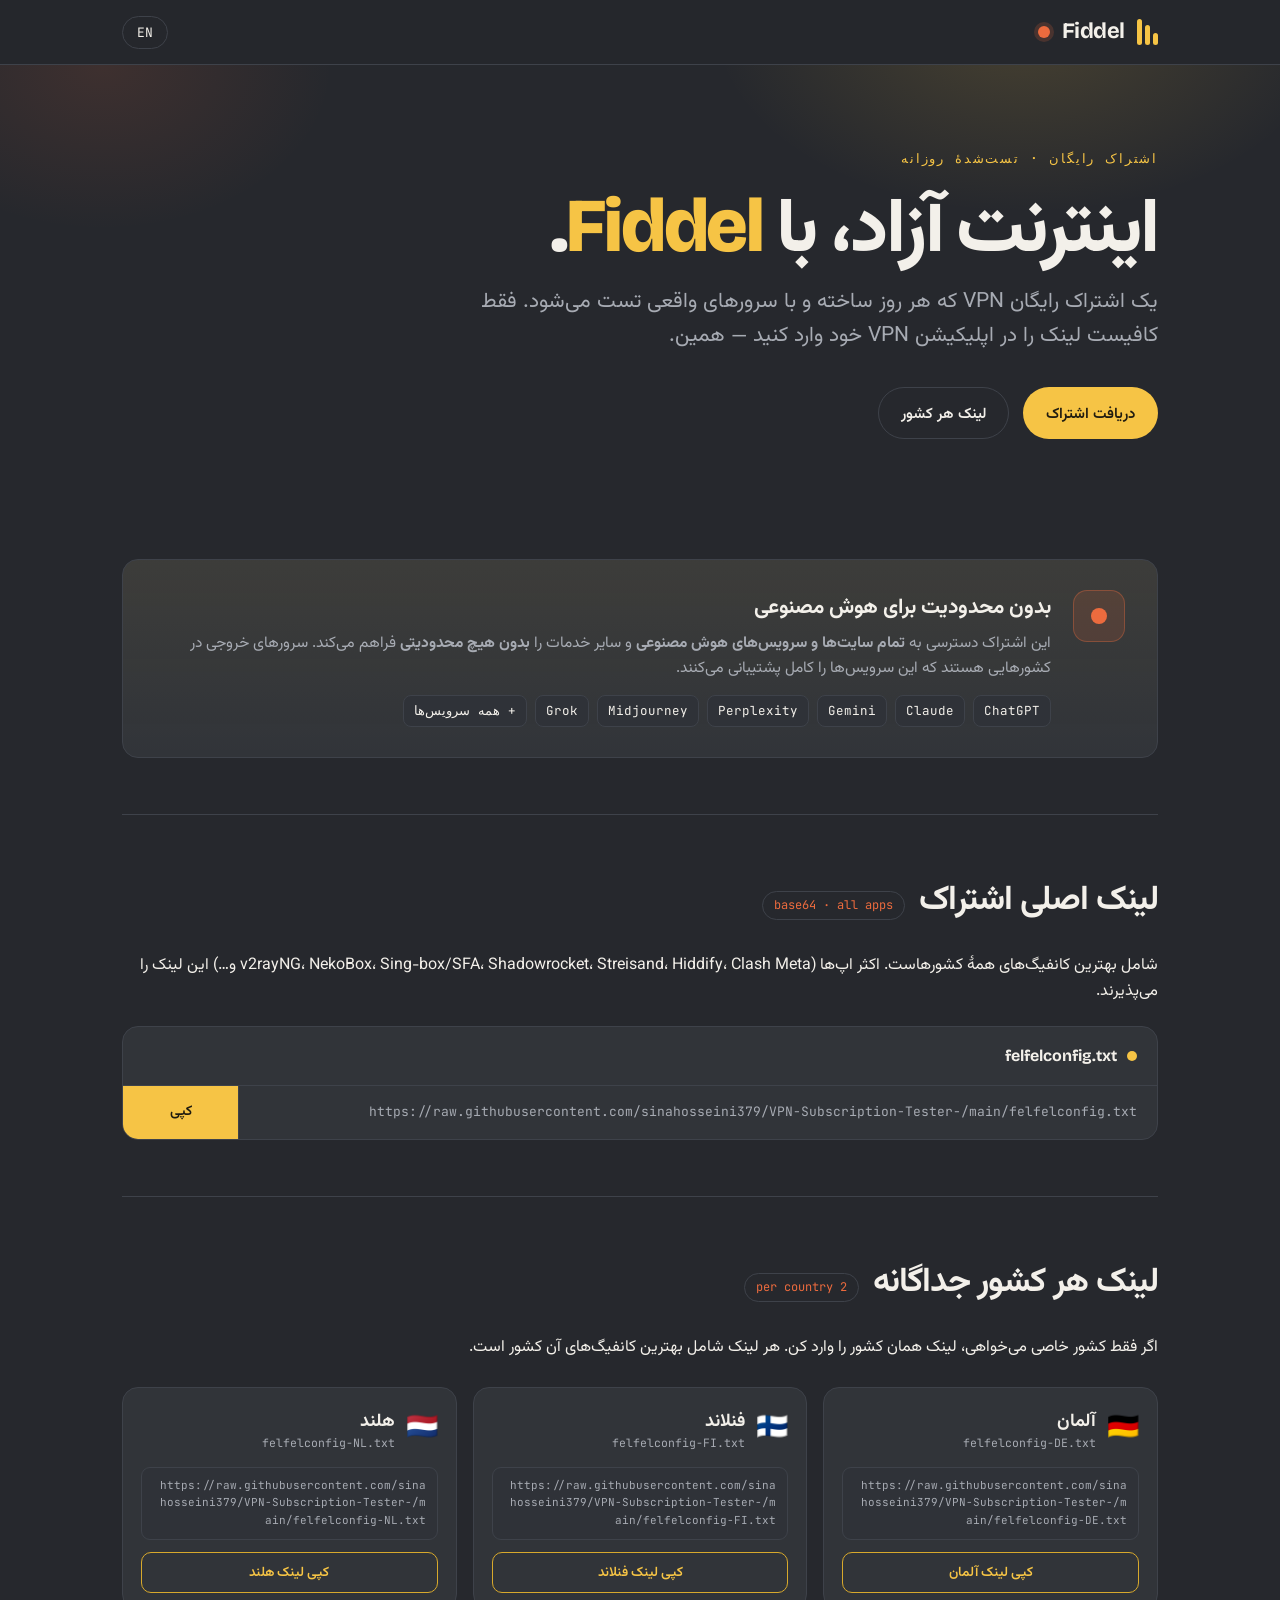
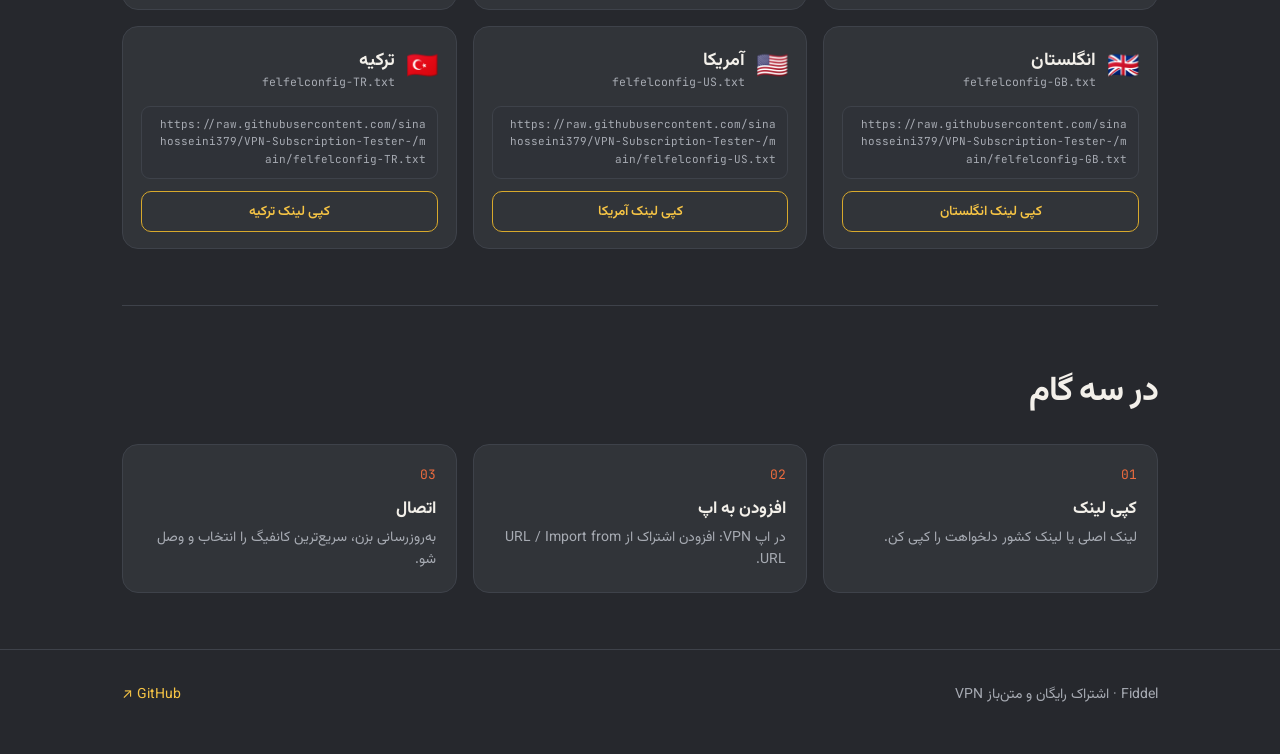
==== docs/index.html @ 519cef28 "feat: per-country subscription files + Fiddel landing page (GitHub Pages) - feat(output): write one " ====
<!DOCTYPE html>
<html lang="fa" dir="rtl">
<head>
<meta charset="utf-8">
<meta name="viewport" content="width=device-width, initial-scale=1">
<title>Fiddel — اشتراک رایگان VPN | Free VPN Subscription</title>
<meta name="description" content="Fiddel — اشتراک رایگان و روزانه VPN، تست‌شده و بهینه. بدون محدودیت برای همه سایت‌های هوش مصنوعی. Free daily-tested VPN subscription, unrestricted access to all AI services.">
<link rel="icon" href="data:image/svg+xml,<svg xmlns='http://www.w3.org/2000/svg' viewBox='0 0 32 32'><circle cx='16' cy='16' r='14' fill='%23F6C445'/><circle cx='11' cy='18' r='4' fill='%23EC6B3E'/></svg>">
<link rel="preconnect" href="https://fonts.googleapis.com">
<link rel="preconnect" href="https://fonts.gstatic.com" crossorigin>
<link href="https://fonts.googleapis.com/css2?family=Bricolage+Grotesque:opsz,wght@12..96,600;12..96,700;12..96,800&family=Inter:wght@400;500;600&family=JetBrains+Mono:wght@400;500&family=Vazirmatn:wght@400;600;700&display=swap" rel="stylesheet">
<link rel="stylesheet" href="style.css">
</head>
<body dir="rtl">

<div class="bar">
  <div class="wrap">
    <div class="brand">
      <span class="crest" aria-hidden="true"><i></i><i></i><i></i></span>
      Fiddel
      <span class="cheek-dot" aria-hidden="true"></span>
    </div>
    <button class="lang-toggle" id="langToggle" type="button">
      <span class="lang-fa">EN</span><span class="lang-en">فارسی</span>
    </button>
  </div>
</div>

<header class="hero">
  <div class="wrap">
    <p class="eyebrow lang-fa">اشتراک رایگان · تست‌شدهٔ روزانه</p>
    <p class="eyebrow lang-en">Free subscription · tested daily</p>

    <h1 class="lang-fa">اینترنت آزاد، با <span class="fid">Fiddel</span>.</h1>
    <h1 class="lang-en">A free internet, with <span class="fid">Fiddel</span>.</h1>

    <p class="lead lang-fa">یک اشتراک رایگان VPN که هر روز ساخته و با سرورهای واقعی تست می‌شود. فقط کافیست لینک را در اپلیکیشن VPN خود وارد کنید — همین.</p>
    <p class="lead lang-en">A free VPN subscription, rebuilt and live-tested every day against real servers. Just paste one link into your VPN app — that's it.</p>

    <div class="cta-row">
      <a class="btn btn-primary" href="#get"><span class="lang-fa">دریافت اشتراک</span><span class="lang-en">Get the subscription</span></a>
      <a class="btn btn-ghost" href="#countries"><span class="lang-fa">لینک هر کشور</span><span class="lang-en">Per-country links</span></a>
    </div>
  </div>
</header>

<main class="wrap">

  <!-- AI pledge — the signature moment -->
  <section class="block" style="border-top:none">
    <div class="pledge">
      <div class="mark" aria-hidden="true"><span></span></div>
      <div>
        <h3 class="lang-fa">بدون محدودیت برای هوش مصنوعی</h3>
        <h3 class="lang-en">No limits for AI</h3>
        <p class="lang-fa">این اشتراک دسترسی به <strong>تمام سایت‌ها و سرویس‌های هوش مصنوعی</strong> و سایر خدمات را <strong>بدون هیچ محدودیتی</strong> فراهم می‌کند. سرورهای خروجی در کشورهایی هستند که این سرویس‌ها را کامل پشتیبانی می‌کنند.</p>
        <p class="lang-en">This subscription gives <strong>unrestricted access to every AI site and service</strong> — and everything else — <strong>with no limitations</strong>. Exit servers sit in countries where these services are fully supported.</p>
        <div class="chips" aria-hidden="true">
          <span class="chip">ChatGPT</span>
          <span class="chip">Claude</span>
          <span class="chip">Gemini</span>
          <span class="chip">Perplexity</span>
          <span class="chip">Midjourney</span>
          <span class="chip">Grok</span>
          <span class="chip">+ همه سرویس‌ها</span>
        </div>
      </div>
    </div>
  </section>

  <!-- master link -->
  <section class="block" id="get">
    <div class="section-head">
      <h2 class="lang-fa">لینک اصلی اشتراک</h2>
      <h2 class="lang-en">Main subscription link</h2>
      <span class="tag">base64 · all apps</span>
    </div>
    <p class="lead lang-fa" style="font-size:16px;margin-bottom:22px">شامل بهترین کانفیگ‌های همهٔ کشورهاست. اکثر اپ‌ها (v2rayNG، NekoBox، Sing-box/SFA، Shadowrocket، Streisand، Hiddify، Clash Meta و…) این لینک را می‌پذیرند.</p>
    <p class="lead lang-en" style="font-size:16px;margin-bottom:22px">Contains the best configs across all countries. Most apps (v2rayNG, NekoBox, Sing-box/SFA, Shadowrocket, Streisand, Hiddify, Clash Meta, …) accept this link.</p>

    <div class="linkbox">
      <div class="lb-head">
        <span class="cheek-dot" aria-hidden="true"></span>
        <strong>felfelconfig.txt</strong>
      </div>
      <div class="lb-body">
        <div class="url" id="mainUrl"></div>
        <button class="copy-btn" type="button" data-target="mainUrl">
          <span class="lang-fa">کپی</span><span class="lang-en">Copy</span>
        </button>
      </div>
    </div>
  </section>

  <!-- countries -->
  <section class="block" id="countries">
    <div class="section-head">
      <h2 class="lang-fa">لینک هر کشور جداگانه</h2>
      <h2 class="lang-en">Per-country links</h2>
      <span class="tag" id="cfgPerCountry">2 per country</span>
    </div>
    <p class="lead lang-fa" style="font-size:16px;margin-bottom:26px">اگر فقط کشور خاصی می‌خواهی، لینک همان کشور را وارد کن. هر لینک شامل بهترین کانفیگ‌های آن کشور است.</p>
    <p class="lead lang-en" style="font-size:16px;margin-bottom:26px">Want just one country? Use its link — each holds that country's best configs.</p>

    <div class="grid" id="countryGrid"></div>
  </section>

  <!-- how to -->
  <section class="block">
    <div class="section-head">
      <h2 class="lang-fa">در سه گام</h2>
      <h2 class="lang-en">In three steps</h2>
    </div>
    <div class="steps">
      <div class="step">
        <div class="n">01</div>
        <h4 class="lang-fa">کپی لینک</h4><h4 class="lang-en">Copy a link</h4>
        <p class="lang-fa">لینک اصلی یا لینک کشور دلخواهت را کپی کن.</p>
        <p class="lang-en">Copy the main link or a country link above.</p>
      </div>
      <div class="step">
        <div class="n">02</div>
        <h4 class="lang-fa">افزودن به اپ</h4><h4 class="lang-en">Add to your app</h4>
        <p class="lang-fa">در اپ VPN: افزودن اشتراک از URL / Import from URL.</p>
        <p class="lang-en">In your VPN app: Add subscription from URL / Import from URL.</p>
      </div>
      <div class="step">
        <div class="n">03</div>
        <h4 class="lang-fa">اتصال</h4><h4 class="lang-en">Connect</h4>
        <p class="lang-fa">به‌روزرسانی بزن، سریع‌ترین کانفیگ را انتخاب و وصل شو.</p>
        <p class="lang-en">Update, pick the fastest config, and connect.</p>
      </div>
    </div>
  </section>
</main>

<footer>
  <div class="wrap">
    <span class="lang-fa">Fiddel · اشتراک رایگان و متن‌باز VPN</span>
    <span class="lang-en">Fiddel · free & open-source VPN subscription</span>
    <a href="https://github.com/sinahosseini379/VPN-Subscription-Tester-" target="_blank" rel="noopener">GitHub ↗</a>
  </div>
</footer>

<div class="toast" id="toast" role="status" aria-live="polite"></div>
<script src="app.js"></script>
</body>
</html>
---- docs/style.css ----
/* Fiddel — cockatiel-plumage theme
   crest #F6C445 · cheek #EC6B3E · body-grey #26282D · wing #F3F0EA */
:root {
  --bg: #26282D;
  --bg-soft: #2F3238;
  --card: #313439;
  --line: #3E424A;
  --crest: #F6C445;
  --crest-dim: #d8a92c;
  --cheek: #EC6B3E;
  --wing: #F3F0EA;
  --muted: #A7ABB3;
  --ok: #6FCF97;
  --radius: 16px;
  --maxw: 1080px;
  --ff-display: "Bricolage Grotesque", "Vazirmatn", system-ui, sans-serif;
  --ff-body: "Inter", "Vazirmatn", system-ui, sans-serif;
  --ff-mono: "JetBrains Mono", ui-monospace, monospace;
}

* { box-sizing: border-box; }

html { scroll-behavior: smooth; }

body {
  margin: 0;
  background: var(--bg);
  color: var(--wing);
  font-family: var(--ff-body);
  line-height: 1.6;
  -webkit-font-smoothing: antialiased;
}

body[dir="rtl"] { font-family: "Vazirmatn", var(--ff-body); }

@media (prefers-reduced-motion: reduce) {
  html { scroll-behavior: auto; }
  * { animation: none !important; transition: none !important; }
}

a { color: inherit; }

.wrap { width: 100%; max-width: var(--maxw); margin: 0 auto; padding: 0 22px; }

/* ---- top bar ---- */
.bar {
  position: sticky; top: 0; z-index: 20;
  background: rgba(38, 40, 45, 0.82);
  backdrop-filter: blur(10px);
  border-bottom: 1px solid var(--line);
}
.bar .wrap { display: flex; align-items: center; justify-content: space-between; height: 64px; }
.brand { display: flex; align-items: center; gap: 12px; font-family: var(--ff-display); font-weight: 700; font-size: 22px; letter-spacing: -0.02em; }
.brand .cheek-dot { width: 12px; height: 12px; border-radius: 50%; background: var(--cheek); box-shadow: 0 0 0 4px rgba(236,106,62,0.18); }

/* crest mark: three ascending feather strokes */
.crest { display: inline-flex; align-items: flex-end; gap: 3px; height: 26px; }
.crest i { display: block; width: 5px; border-radius: 3px; background: var(--crest); }
.crest i:nth-child(1) { height: 12px; }
.crest i:nth-child(2) { height: 20px; }
.crest i:nth-child(3) { height: 26px; }

.lang-toggle {
  font-family: var(--ff-mono); font-size: 13px; cursor: pointer;
  background: transparent; color: var(--wing);
  border: 1px solid var(--line); border-radius: 999px;
  padding: 7px 14px; transition: border-color .2s, color .2s;
}
.lang-toggle:hover { border-color: var(--crest); color: var(--crest); }
.lang-toggle:focus-visible { outline: 2px solid var(--crest); outline-offset: 2px; }

/* ---- hero ---- */
.hero { position: relative; overflow: hidden; padding: 84px 0 64px; }
.hero::before {
  content: ""; position: absolute; inset: 0;
  background:
    radial-gradient(520px 320px at 80% -10%, rgba(246,196,69,0.16), transparent 60%),
    radial-gradient(420px 300px at 8% 0%, rgba(236,106,62,0.12), transparent 55%);
  pointer-events: none;
}
.hero .wrap { position: relative; }
.eyebrow {
  font-family: var(--ff-mono); font-size: 13px; letter-spacing: 0.14em;
  text-transform: uppercase; color: var(--crest); margin: 0 0 18px;
}
.hero h1 {
  font-family: var(--ff-display); font-weight: 800;
  font-size: clamp(40px, 7vw, 76px); line-height: 1.02;
  letter-spacing: -0.03em; margin: 0 0 20px; max-width: 15ch;
}
.hero h1 .fid { color: var(--crest); }
.hero p.lead { font-size: clamp(17px, 2.2vw, 21px); color: var(--muted); max-width: 60ch; margin: 0 0 34px; }
.cta-row { display: flex; flex-wrap: wrap; gap: 14px; }

.btn {
  display: inline-flex; align-items: center; gap: 9px;
  font-family: var(--ff-body); font-weight: 600; font-size: 15px;
  border-radius: 999px; padding: 13px 22px; cursor: pointer;
  border: 1px solid transparent; text-decoration: none; transition: transform .06s, background .2s, border-color .2s;
}
.btn:active { transform: translateY(1px); }
.btn:focus-visible { outline: 2px solid var(--crest); outline-offset: 3px; }
.btn-primary { background: var(--crest); color: #201c10; }
.btn-primary:hover { background: #ffd25a; }
.btn-ghost { background: transparent; color: var(--wing); border-color: var(--line); }
.btn-ghost:hover { border-color: var(--crest); color: var(--crest); }

/* ---- section scaffolding ---- */
section.block { padding: 56px 0; border-top: 1px solid var(--line); }
.section-head { display: flex; align-items: baseline; gap: 14px; margin: 0 0 28px; }
.section-head h2 {
  font-family: var(--ff-display); font-weight: 700;
  font-size: clamp(24px, 3.4vw, 34px); letter-spacing: -0.02em; margin: 0;
}
.section-head .tag {
  font-family: var(--ff-mono); font-size: 12px; color: var(--cheek);
  border: 1px solid var(--line); border-radius: 999px; padding: 4px 11px;
}

/* ---- AI pledge banner (signature moment) ---- */
.pledge {
  position: relative; border: 1px solid var(--line); border-radius: var(--radius);
  background:
    linear-gradient(180deg, rgba(246,196,69,0.06), transparent),
    var(--card);
  padding: 30px 32px; display: flex; gap: 22px; align-items: flex-start;
}
.pledge .mark {
  flex: none; width: 52px; height: 52px; border-radius: 14px;
  display: grid; place-items: center; background: rgba(236,106,62,0.14);
  border: 1px solid rgba(236,106,62,0.35);
}
.pledge .mark span { width: 16px; height: 16px; border-radius: 50%; background: var(--cheek); }
.pledge h3 { font-family: var(--ff-display); font-size: 21px; margin: 0 0 8px; }
.pledge p { margin: 0; color: var(--muted); font-size: 15.5px; }
.pledge .chips { display: flex; flex-wrap: wrap; gap: 8px; margin-top: 14px; }
.pledge .chip {
  font-family: var(--ff-mono); font-size: 12.5px; color: var(--wing);
  background: var(--bg-soft); border: 1px solid var(--line);
  border-radius: 8px; padding: 5px 10px;
}

/* ---- master link ---- */
.linkbox { border: 1px solid var(--line); border-radius: var(--radius); background: var(--card); overflow: hidden; }
.linkbox .lb-head { display: flex; align-items: center; gap: 10px; padding: 16px 20px; border-bottom: 1px solid var(--line); }
.linkbox .lb-head .cheek-dot { width: 10px; height: 10px; border-radius: 50%; background: var(--crest); }
.linkbox .lb-head strong { font-family: var(--ff-display); font-size: 16px; }
.linkbox .lb-body { display: flex; align-items: stretch; gap: 0; flex-wrap: wrap; }
.url {
  flex: 1; min-width: 260px; font-family: var(--ff-mono); font-size: 13px;
  color: var(--muted); padding: 16px 20px; word-break: break-all; user-select: all;
}
.copy-btn {
  font-family: var(--ff-body); font-weight: 600; font-size: 14px; cursor: pointer;
  border: none; border-inline-start: 1px solid var(--line);
  background: var(--crest); color: #201c10; padding: 0 24px; min-width: 116px;
  transition: background .2s;
}
.copy-btn:hover { background: #ffd25a; }
.copy-btn.copied { background: var(--ok); color: #10331f; }
.copy-btn:focus-visible { outline: 2px solid var(--wing); outline-offset: -3px; }

/* ---- country grid ---- */
.grid { display: grid; grid-template-columns: repeat(3, 1fr); gap: 16px; }
.country {
  border: 1px solid var(--line); border-radius: var(--radius); background: var(--card);
  padding: 18px 18px 16px; transition: border-color .2s, transform .12s;
}
.country:hover { border-color: var(--crest-dim); transform: translateY(-2px); }
.country .c-top { display: flex; align-items: center; gap: 11px; margin-bottom: 14px; }
.country .flag { font-size: 26px; line-height: 1; }
.country .c-name { font-family: var(--ff-display); font-weight: 700; font-size: 18px; }
.country .c-sub { font-family: var(--ff-mono); font-size: 11.5px; color: var(--muted); }
.country .c-url { font-family: var(--ff-mono); font-size: 11px; color: var(--muted); word-break: break-all; background: var(--bg-soft); border: 1px solid var(--line); border-radius: 9px; padding: 9px 11px; margin-bottom: 12px; min-height: 58px; }
.country .copy-sm {
  width: 100%; font-family: var(--ff-body); font-weight: 600; font-size: 13.5px; cursor: pointer;
  background: transparent; color: var(--crest); border: 1px solid var(--crest-dim);
  border-radius: 10px; padding: 9px; transition: background .2s, color .2s;
}
.country .copy-sm:hover { background: var(--crest); color: #201c10; }
.country .copy-sm.copied { background: var(--ok); border-color: var(--ok); color: #10331f; }
.country .copy-sm:focus-visible { outline: 2px solid var(--crest); outline-offset: 2px; }

/* ---- steps ---- */
.steps { display: grid; grid-template-columns: repeat(3, 1fr); gap: 16px; counter-reset: step; }
.step { border: 1px solid var(--line); border-radius: var(--radius); padding: 20px; background: var(--card); }
.step .n { font-family: var(--ff-mono); font-size: 13px; color: var(--cheek); margin-bottom: 8px; }
.step h4 { font-family: var(--ff-display); margin: 0 0 6px; font-size: 17px; }
.step p { margin: 0; color: var(--muted); font-size: 14px; }

/* ---- footer ---- */
footer { border-top: 1px solid var(--line); padding: 34px 0 48px; color: var(--muted); font-size: 14px; }
footer .wrap { display: flex; align-items: center; justify-content: space-between; flex-wrap: wrap; gap: 14px; }
footer a { color: var(--crest); text-decoration: none; }
footer a:hover { text-decoration: underline; }

/* ---- toast ---- */
.toast {
  position: fixed; bottom: 24px; inset-inline-end: 24px; z-index: 50;
  background: var(--wing); color: #201c10; font-weight: 600; font-size: 14px;
  padding: 12px 18px; border-radius: 12px; box-shadow: 0 12px 30px rgba(0,0,0,.35);
  opacity: 0; transform: translateY(10px); transition: opacity .25s, transform .25s; pointer-events: none;
}
.toast.show { opacity: 1; transform: translateY(0); }

.lang-en { display: none; }
html[lang="en"] .lang-fa { display: none; }
html[lang="en"] .lang-en { display: revert; }

@media (max-width: 780px) {
  .grid, .steps { grid-template-columns: 1fr; }
  .pledge { flex-direction: column; gap: 14px; }
  .hero { padding: 60px 0 48px; }
}
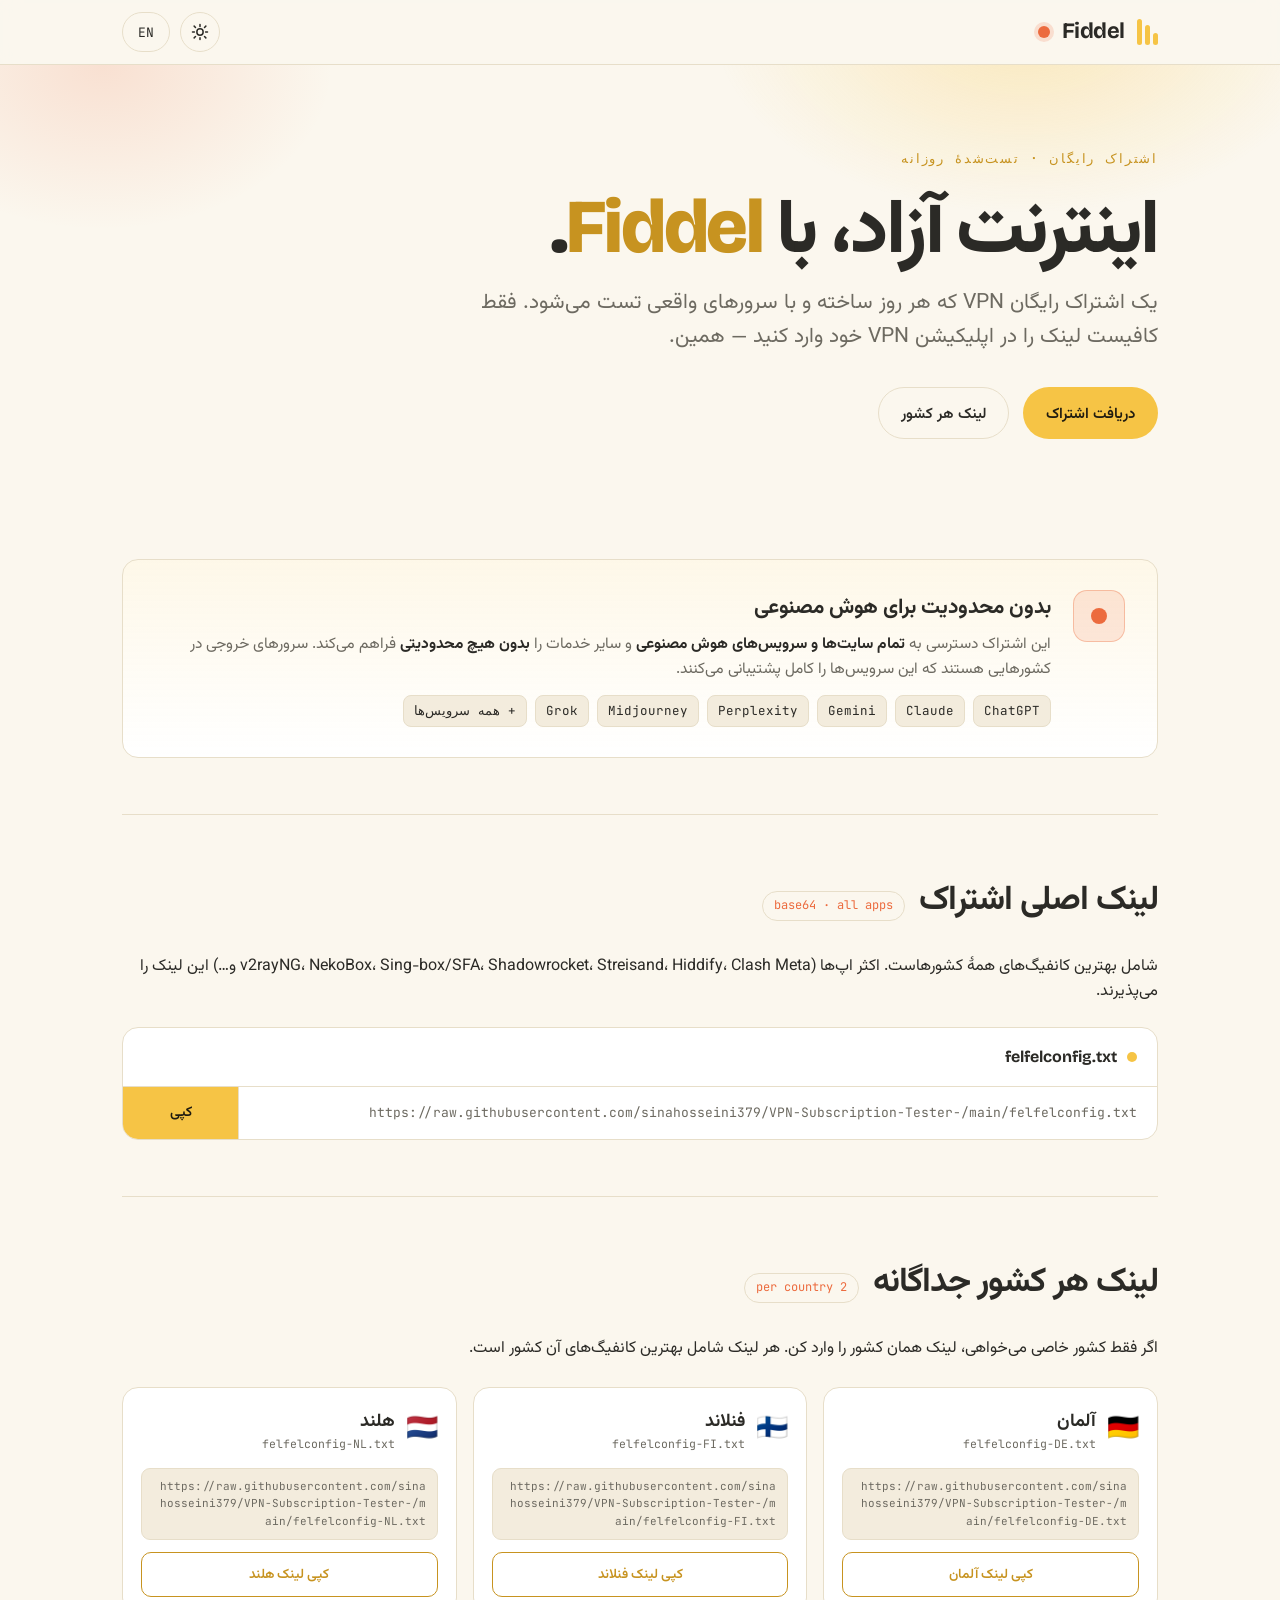
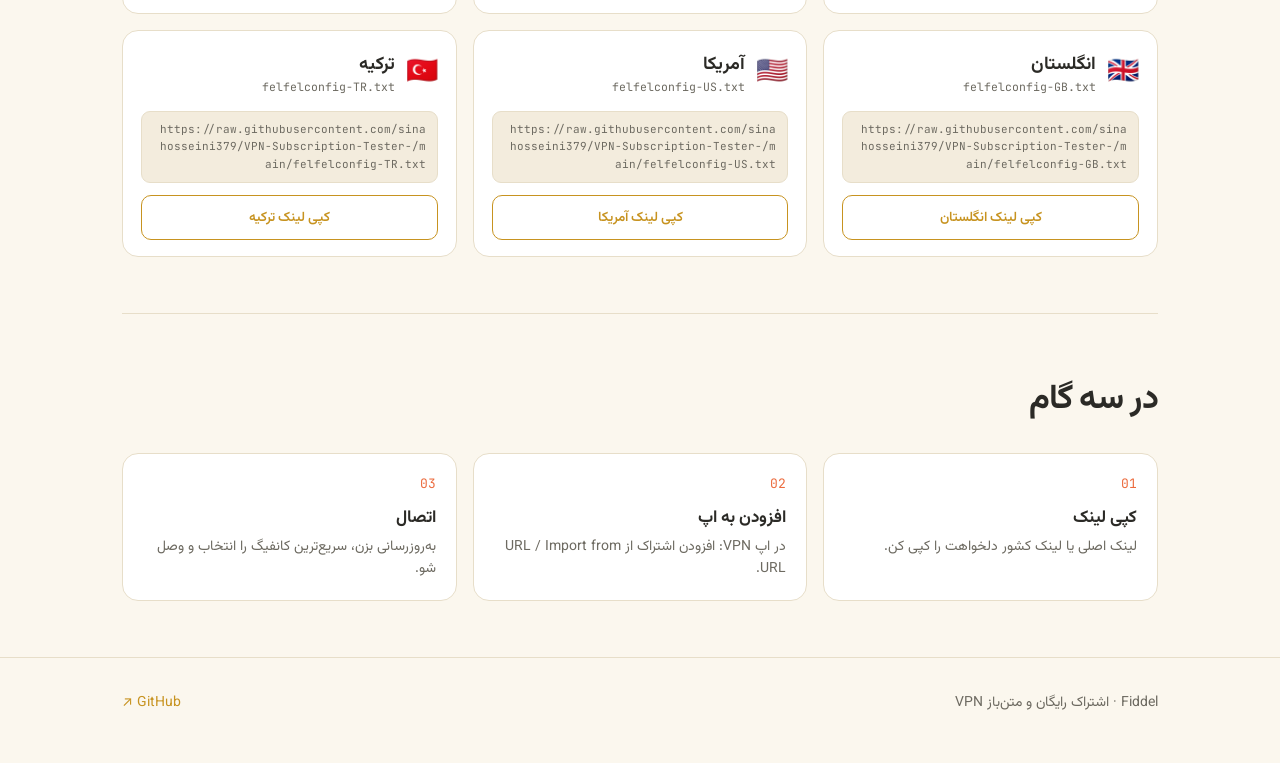
==== commit 68501d82: "polish(landing): add light theme, improve mobile, refine visuals - feat: light theme alongside dark " ====
--- a/docs/index.html
+++ b/docs/index.html
@@ -3,6 +3,17 @@
 <head>
 <meta charset="utf-8">
 <meta name="viewport" content="width=device-width, initial-scale=1">
+<meta name="color-scheme" content="dark light">
+<script>
+  // Apply the saved (or OS-preferred) theme before paint to avoid a flash.
+  (function () {
+    try {
+      var t = localStorage.getItem("fiddel_theme");
+      if (!t) t = matchMedia("(prefers-color-scheme: light)").matches ? "light" : "dark";
+      document.documentElement.setAttribute("data-theme", t);
+    } catch (e) {}
+  })();
+</script>
 <title>Fiddel — اشتراک رایگان VPN | Free VPN Subscription</title>
 <meta name="description" content="Fiddel — اشتراک رایگان و روزانه VPN، تست‌شده و بهینه. بدون محدودیت برای همه سایت‌های هوش مصنوعی. Free daily-tested VPN subscription, unrestricted access to all AI services.">
 <link rel="icon" href="data:image/svg+xml,<svg xmlns='http://www.w3.org/2000/svg' viewBox='0 0 32 32'><circle cx='16' cy='16' r='14' fill='%23F6C445'/><circle cx='11' cy='18' r='4' fill='%23EC6B3E'/></svg>">
@@ -20,9 +31,15 @@
       Fiddel
       <span class="cheek-dot" aria-hidden="true"></span>
     </div>
-    <button class="lang-toggle" id="langToggle" type="button">
-      <span class="lang-fa">EN</span><span class="lang-en">فارسی</span>
-    </button>
+    <div class="bar-actions">
+      <button class="icon-toggle" id="themeToggle" type="button" aria-label="Toggle theme">
+        <svg class="ico-sun" viewBox="0 0 24 24" width="18" height="18" fill="none" stroke="currentColor" stroke-width="2" stroke-linecap="round" stroke-linejoin="round" aria-hidden="true"><circle cx="12" cy="12" r="4.2"/><path d="M12 2v2.5M12 19.5V22M4.2 4.2l1.8 1.8M18 18l1.8 1.8M2 12h2.5M19.5 12H22M4.2 19.8 6 18M18 6l1.8-1.8"/></svg>
+        <svg class="ico-moon" viewBox="0 0 24 24" width="18" height="18" fill="none" stroke="currentColor" stroke-width="2" stroke-linecap="round" stroke-linejoin="round" aria-hidden="true"><path d="M21 12.8A8.5 8.5 0 1 1 11.2 3a6.6 6.6 0 0 0 9.8 9.8Z"/></svg>
+      </button>
+      <button class="lang-toggle" id="langToggle" type="button">
+        <span class="lang-fa">EN</span><span class="lang-en">فارسی</span>
+      </button>
+    </div>
   </div>
 </div>
 
--- a/docs/style.css
+++ b/docs/style.css
@@ -1,16 +1,29 @@
 /* Fiddel — cockatiel-plumage theme
-   crest #F6C445 · cheek #EC6B3E · body-grey #26282D · wing #F3F0EA */
+   crest #F6C445 · cheek #EC6B3E · body-grey #26282D · wing #F3F0EA
+   Dark is the default; a light theme is applied via [data-theme="light"]. */
+
 :root {
+  /* brand constants (identical across themes) */
+  --crest: #F6C445;
+  --crest-dim: #d8a92c;
+  --cheek: #EC6B3E;
+  --ok: #35b87d;
+  --btn-ink: #201c10;         /* text on the yellow buttons */
+
+  /* dark theme surfaces */
   --bg: #26282D;
   --bg-soft: #2F3238;
   --card: #313439;
   --line: #3E424A;
-  --crest: #F6C445;
-  --crest-dim: #d8a92c;
-  --cheek: #EC6B3E;
-  --wing: #F3F0EA;
+  --text: #F3F0EA;
   --muted: #A7ABB3;
-  --ok: #6FCF97;
+  --hero-glow-1: rgba(246, 196, 69, 0.16);
+  --hero-glow-2: rgba(236, 106, 62, 0.12);
+  --pledge-tint: rgba(246, 196, 69, 0.06);
+  --shadow: 0 12px 30px rgba(0, 0, 0, 0.35);
+  --toast-bg: #F3F0EA;
+  --toast-ink: #201c10;
+
   --radius: 16px;
   --maxw: 1080px;
   --ff-display: "Bricolage Grotesque", "Vazirmatn", system-ui, sans-serif;
@@ -18,17 +31,35 @@
   --ff-mono: "JetBrains Mono", ui-monospace, monospace;
 }
 
+:root[data-theme="light"] {
+  --bg: #FBF7EE;             /* warm off-white, like wing feathers */
+  --bg-soft: #F3ECDD;
+  --card: #FFFFFF;
+  --line: #E7DEC9;
+  --text: #2B2A26;
+  --muted: #6D6A61;
+  --crest-dim: #C79320;
+  --hero-glow-1: rgba(246, 196, 69, 0.30);
+  --hero-glow-2: rgba(236, 106, 62, 0.16);
+  --pledge-tint: rgba(246, 196, 69, 0.12);
+  --shadow: 0 12px 30px rgba(60, 45, 10, 0.12);
+  --toast-bg: #2B2A26;
+  --toast-ink: #FBF7EE;
+}
+
 * { box-sizing: border-box; }
 
-html { scroll-behavior: smooth; }
+html { scroll-behavior: smooth; -webkit-text-size-adjust: 100%; }
 
 body {
   margin: 0;
   background: var(--bg);
-  color: var(--wing);
+  color: var(--text);
   font-family: var(--ff-body);
   line-height: 1.6;
   -webkit-font-smoothing: antialiased;
+  overflow-x: hidden;
+  transition: background .3s ease, color .3s ease;
 }
 
 body[dir="rtl"] { font-family: "Vazirmatn", var(--ff-body); }
@@ -45,13 +76,15 @@
 /* ---- top bar ---- */
 .bar {
   position: sticky; top: 0; z-index: 20;
-  background: rgba(38, 40, 45, 0.82);
+  background: color-mix(in srgb, var(--bg) 82%, transparent);
   backdrop-filter: blur(10px);
   border-bottom: 1px solid var(--line);
 }
 .bar .wrap { display: flex; align-items: center; justify-content: space-between; height: 64px; }
 .brand { display: flex; align-items: center; gap: 12px; font-family: var(--ff-display); font-weight: 700; font-size: 22px; letter-spacing: -0.02em; }
 .brand .cheek-dot { width: 12px; height: 12px; border-radius: 50%; background: var(--cheek); box-shadow: 0 0 0 4px rgba(236,106,62,0.18); }
+
+.bar-actions { display: flex; align-items: center; gap: 10px; }
 
 /* crest mark: three ascending feather strokes */
 .crest { display: inline-flex; align-items: flex-end; gap: 3px; height: 26px; }
@@ -62,55 +95,76 @@
 
 .lang-toggle {
   font-family: var(--ff-mono); font-size: 13px; cursor: pointer;
-  background: transparent; color: var(--wing);
+  background: transparent; color: var(--text);
   border: 1px solid var(--line); border-radius: 999px;
-  padding: 7px 14px; transition: border-color .2s, color .2s;
-}
-.lang-toggle:hover { border-color: var(--crest); color: var(--crest); }
+  padding: 8px 15px; min-height: 40px; transition: border-color .2s, color .2s;
+}
+.lang-toggle:hover { border-color: var(--crest); color: var(--crest-dim); }
 .lang-toggle:focus-visible { outline: 2px solid var(--crest); outline-offset: 2px; }
+
+.icon-toggle {
+  display: grid; place-items: center; width: 40px; height: 40px;
+  background: transparent; color: var(--text); cursor: pointer;
+  border: 1px solid var(--line); border-radius: 999px;
+  transition: border-color .2s, color .2s;
+}
+.icon-toggle:hover { border-color: var(--crest); color: var(--crest-dim); }
+.icon-toggle:focus-visible { outline: 2px solid var(--crest); outline-offset: 2px; }
+/* show the icon for the theme you can switch TO */
+.ico-sun { display: none; }
+.ico-moon { display: block; }
+:root[data-theme="light"] .ico-sun { display: block; }
+:root[data-theme="light"] .ico-moon { display: none; }
 
 /* ---- hero ---- */
 .hero { position: relative; overflow: hidden; padding: 84px 0 64px; }
 .hero::before {
   content: ""; position: absolute; inset: 0;
   background:
-    radial-gradient(520px 320px at 80% -10%, rgba(246,196,69,0.16), transparent 60%),
-    radial-gradient(420px 300px at 8% 0%, rgba(236,106,62,0.12), transparent 55%);
+    radial-gradient(520px 320px at 80% -10%, var(--hero-glow-1), transparent 60%),
+    radial-gradient(420px 300px at 8% 0%, var(--hero-glow-2), transparent 55%);
   pointer-events: none;
 }
 .hero .wrap { position: relative; }
+.hero > .wrap > * { animation: rise .6s cubic-bezier(.2,.7,.2,1) both; }
+.hero .eyebrow { animation-delay: .02s; }
+.hero h1 { animation-delay: .08s; }
+.hero p.lead { animation-delay: .16s; }
+.hero .cta-row { animation-delay: .24s; }
+@keyframes rise { from { opacity: 0; transform: translateY(14px); } to { opacity: 1; transform: none; } }
+
 .eyebrow {
   font-family: var(--ff-mono); font-size: 13px; letter-spacing: 0.14em;
-  text-transform: uppercase; color: var(--crest); margin: 0 0 18px;
+  text-transform: uppercase; color: var(--crest-dim); margin: 0 0 18px;
 }
 .hero h1 {
   font-family: var(--ff-display); font-weight: 800;
-  font-size: clamp(40px, 7vw, 76px); line-height: 1.02;
+  font-size: clamp(38px, 7vw, 76px); line-height: 1.03;
   letter-spacing: -0.03em; margin: 0 0 20px; max-width: 15ch;
 }
-.hero h1 .fid { color: var(--crest); }
-.hero p.lead { font-size: clamp(17px, 2.2vw, 21px); color: var(--muted); max-width: 60ch; margin: 0 0 34px; }
+.hero h1 .fid { color: var(--crest-dim); }
+.hero p.lead { font-size: clamp(16px, 2.2vw, 21px); color: var(--muted); max-width: 60ch; margin: 0 0 34px; }
 .cta-row { display: flex; flex-wrap: wrap; gap: 14px; }
 
 .btn {
-  display: inline-flex; align-items: center; gap: 9px;
+  display: inline-flex; align-items: center; justify-content: center; gap: 9px;
   font-family: var(--ff-body); font-weight: 600; font-size: 15px;
-  border-radius: 999px; padding: 13px 22px; cursor: pointer;
-  border: 1px solid transparent; text-decoration: none; transition: transform .06s, background .2s, border-color .2s;
+  border-radius: 999px; padding: 13px 22px; min-height: 48px; cursor: pointer;
+  border: 1px solid transparent; text-decoration: none; transition: transform .06s, background .2s, border-color .2s, color .2s;
 }
 .btn:active { transform: translateY(1px); }
 .btn:focus-visible { outline: 2px solid var(--crest); outline-offset: 3px; }
-.btn-primary { background: var(--crest); color: #201c10; }
+.btn-primary { background: var(--crest); color: var(--btn-ink); }
 .btn-primary:hover { background: #ffd25a; }
-.btn-ghost { background: transparent; color: var(--wing); border-color: var(--line); }
-.btn-ghost:hover { border-color: var(--crest); color: var(--crest); }
+.btn-ghost { background: transparent; color: var(--text); border-color: var(--line); }
+.btn-ghost:hover { border-color: var(--crest); color: var(--crest-dim); }
 
 /* ---- section scaffolding ---- */
 section.block { padding: 56px 0; border-top: 1px solid var(--line); }
-.section-head { display: flex; align-items: baseline; gap: 14px; margin: 0 0 28px; }
+.section-head { display: flex; align-items: baseline; gap: 14px; margin: 0 0 28px; flex-wrap: wrap; }
 .section-head h2 {
   font-family: var(--ff-display); font-weight: 700;
-  font-size: clamp(24px, 3.4vw, 34px); letter-spacing: -0.02em; margin: 0;
+  font-size: clamp(23px, 3.4vw, 34px); letter-spacing: -0.02em; margin: 0;
 }
 .section-head .tag {
   font-family: var(--ff-mono); font-size: 12px; color: var(--cheek);
@@ -120,9 +174,7 @@
 /* ---- AI pledge banner (signature moment) ---- */
 .pledge {
   position: relative; border: 1px solid var(--line); border-radius: var(--radius);
-  background:
-    linear-gradient(180deg, rgba(246,196,69,0.06), transparent),
-    var(--card);
+  background: linear-gradient(180deg, var(--pledge-tint), transparent), var(--card);
   padding: 30px 32px; display: flex; gap: 22px; align-items: flex-start;
 }
 .pledge .mark {
@@ -133,9 +185,10 @@
 .pledge .mark span { width: 16px; height: 16px; border-radius: 50%; background: var(--cheek); }
 .pledge h3 { font-family: var(--ff-display); font-size: 21px; margin: 0 0 8px; }
 .pledge p { margin: 0; color: var(--muted); font-size: 15.5px; }
+.pledge strong { color: var(--text); }
 .pledge .chips { display: flex; flex-wrap: wrap; gap: 8px; margin-top: 14px; }
 .pledge .chip {
-  font-family: var(--ff-mono); font-size: 12.5px; color: var(--wing);
+  font-family: var(--ff-mono); font-size: 12.5px; color: var(--text);
   background: var(--bg-soft); border: 1px solid var(--line);
   border-radius: 8px; padding: 5px 10px;
 }
@@ -147,26 +200,27 @@
 .linkbox .lb-head strong { font-family: var(--ff-display); font-size: 16px; }
 .linkbox .lb-body { display: flex; align-items: stretch; gap: 0; flex-wrap: wrap; }
 .url {
-  flex: 1; min-width: 260px; font-family: var(--ff-mono); font-size: 13px;
+  flex: 1; min-width: 240px; font-family: var(--ff-mono); font-size: 13px;
   color: var(--muted); padding: 16px 20px; word-break: break-all; user-select: all;
+  display: flex; align-items: center;
 }
 .copy-btn {
   font-family: var(--ff-body); font-weight: 600; font-size: 14px; cursor: pointer;
   border: none; border-inline-start: 1px solid var(--line);
-  background: var(--crest); color: #201c10; padding: 0 24px; min-width: 116px;
+  background: var(--crest); color: var(--btn-ink); padding: 0 24px; min-width: 116px; min-height: 52px;
   transition: background .2s;
 }
 .copy-btn:hover { background: #ffd25a; }
-.copy-btn.copied { background: var(--ok); color: #10331f; }
-.copy-btn:focus-visible { outline: 2px solid var(--wing); outline-offset: -3px; }
+.copy-btn.copied { background: var(--ok); color: #fff; }
+.copy-btn:focus-visible { outline: 2px solid var(--crest-dim); outline-offset: -3px; }
 
 /* ---- country grid ---- */
 .grid { display: grid; grid-template-columns: repeat(3, 1fr); gap: 16px; }
 .country {
   border: 1px solid var(--line); border-radius: var(--radius); background: var(--card);
-  padding: 18px 18px 16px; transition: border-color .2s, transform .12s;
-}
-.country:hover { border-color: var(--crest-dim); transform: translateY(-2px); }
+  padding: 18px 18px 16px; transition: border-color .2s, transform .12s, box-shadow .2s;
+}
+.country:hover { border-color: var(--crest-dim); transform: translateY(-2px); box-shadow: var(--shadow); }
 .country .c-top { display: flex; align-items: center; gap: 11px; margin-bottom: 14px; }
 .country .flag { font-size: 26px; line-height: 1; }
 .country .c-name { font-family: var(--ff-display); font-weight: 700; font-size: 18px; }
@@ -174,11 +228,11 @@
 .country .c-url { font-family: var(--ff-mono); font-size: 11px; color: var(--muted); word-break: break-all; background: var(--bg-soft); border: 1px solid var(--line); border-radius: 9px; padding: 9px 11px; margin-bottom: 12px; min-height: 58px; }
 .country .copy-sm {
   width: 100%; font-family: var(--ff-body); font-weight: 600; font-size: 13.5px; cursor: pointer;
-  background: transparent; color: var(--crest); border: 1px solid var(--crest-dim);
-  border-radius: 10px; padding: 9px; transition: background .2s, color .2s;
-}
-.country .copy-sm:hover { background: var(--crest); color: #201c10; }
-.country .copy-sm.copied { background: var(--ok); border-color: var(--ok); color: #10331f; }
+  background: transparent; color: var(--crest-dim); border: 1px solid var(--crest-dim);
+  border-radius: 10px; padding: 11px; min-height: 44px; transition: background .2s, color .2s, border-color .2s;
+}
+.country .copy-sm:hover { background: var(--crest); color: var(--btn-ink); border-color: var(--crest); }
+.country .copy-sm.copied { background: var(--ok); border-color: var(--ok); color: #fff; }
 .country .copy-sm:focus-visible { outline: 2px solid var(--crest); outline-offset: 2px; }
 
 /* ---- steps ---- */
@@ -191,24 +245,48 @@
 /* ---- footer ---- */
 footer { border-top: 1px solid var(--line); padding: 34px 0 48px; color: var(--muted); font-size: 14px; }
 footer .wrap { display: flex; align-items: center; justify-content: space-between; flex-wrap: wrap; gap: 14px; }
-footer a { color: var(--crest); text-decoration: none; }
+footer a { color: var(--crest-dim); text-decoration: none; }
 footer a:hover { text-decoration: underline; }
 
 /* ---- toast ---- */
 .toast {
   position: fixed; bottom: 24px; inset-inline-end: 24px; z-index: 50;
-  background: var(--wing); color: #201c10; font-weight: 600; font-size: 14px;
-  padding: 12px 18px; border-radius: 12px; box-shadow: 0 12px 30px rgba(0,0,0,.35);
+  background: var(--toast-bg); color: var(--toast-ink); font-weight: 600; font-size: 14px;
+  padding: 12px 18px; border-radius: 12px; box-shadow: var(--shadow);
   opacity: 0; transform: translateY(10px); transition: opacity .25s, transform .25s; pointer-events: none;
 }
 .toast.show { opacity: 1; transform: translateY(0); }
 
+/* ---- language visibility ---- */
 .lang-en { display: none; }
 html[lang="en"] .lang-fa { display: none; }
 html[lang="en"] .lang-en { display: revert; }
 
+/* ---- responsive ---- */
+@media (max-width: 900px) {
+  .grid { grid-template-columns: repeat(2, 1fr); }
+}
 @media (max-width: 780px) {
-  .grid, .steps { grid-template-columns: 1fr; }
-  .pledge { flex-direction: column; gap: 14px; }
-  .hero { padding: 60px 0 48px; }
-}
+  .wrap { padding: 0 18px; }
+  section.block { padding: 44px 0; }
+  .steps { grid-template-columns: 1fr; }
+  .pledge { flex-direction: column; gap: 16px; padding: 26px 22px; }
+  .hero { padding: 56px 0 44px; }
+}
+@media (max-width: 560px) {
+  .grid { grid-template-columns: 1fr; }
+  .bar .wrap { height: 58px; }
+  .brand { font-size: 19px; gap: 9px; }
+  .cta-row { flex-direction: column; align-items: stretch; }
+  .cta-row .btn { width: 100%; }
+  /* stack the master link: URL on top, full-width copy button below */
+  .linkbox .lb-body { flex-direction: column; }
+  .url { min-width: 0; padding: 14px 18px; }
+  .copy-btn { border-inline-start: none; border-top: 1px solid var(--line); width: 100%; padding: 14px; }
+  .section-head { gap: 10px; }
+  .toast { inset-inline: 16px; inset-inline-end: 16px; text-align: center; bottom: 16px; }
+}
+@media (max-width: 380px) {
+  .lang-toggle { padding: 8px 12px; }
+  .brand .cheek-dot { display: none; }
+}
